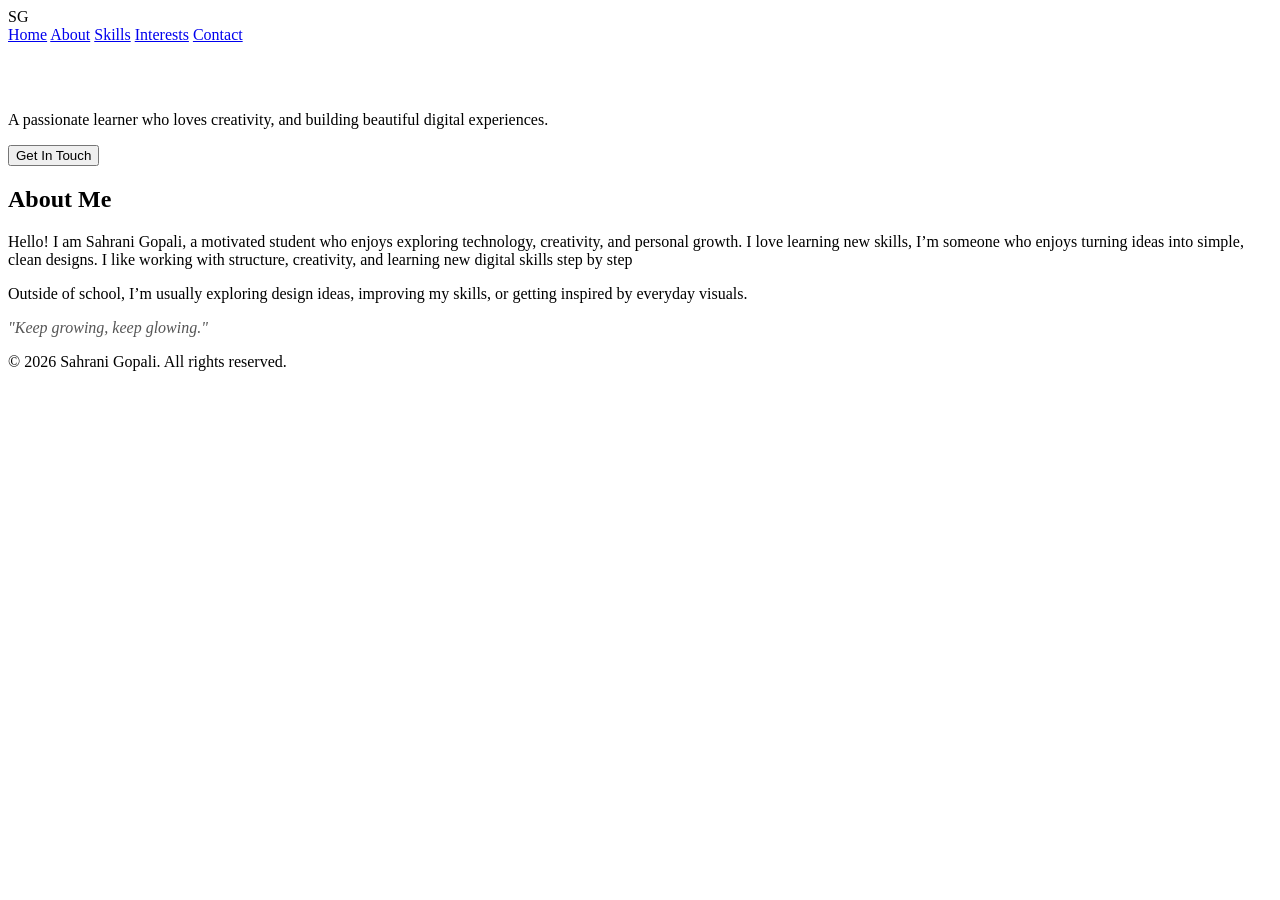
==== about.html @ 2f9786e6 "Rename Portfolio_website/about.html to about.html" ====
<!DOCTYPE html>
<html>
<head>
    <title>Sahrani Gopali | About</title>
    <link rel="stylesheet" href="styles.css">

    <style>
        .quote {
            font-style: italic;
            color: #555;
            margin-top: 15px;
        }
    </style>
</head>

<body>
<nav>
    <div class="logo">SG</div>

    <div class="nav-links">
    <a href="index.html">Home</a>
    <a href="about.html">About</a>
    <a href="skills.html">Skills</a>
    <a href="interests.html">Interests</a>
    <a href="contact.html">Contact</a>
    </div>
</nav>

    <section class="hero">
    <h1 style="color: #ffffff;">Sahrani Gopali</h1>
    <p>A passionate learner who loves creativity, and building beautiful digital experiences.</p>
    <button onclick="location.href='contact.html'">Get In Touch</button>
</section>

    <!-- About Content -->
   
     <div class="container">
        <div class="card">
            <h2>About Me</h2>
            <p>Hello! I am Sahrani Gopali, a motivated student who enjoys exploring technology, creativity, and personal growth. I love learning new skills,  I’m someone who enjoys turning ideas into simple, clean designs.
        I like working with structure, creativity, and learning new digital skills step by step</p>
            <p> Outside of school, I’m usually exploring design ideas, improving my skills, or getting inspired by everyday visuals.</p>
            <p class="quote">"Keep growing, keep glowing."</p>
        </div>
    </div>
<footer>
    <p>© 2026 Sahrani Gopali. All rights reserved.</p>
    
</footer>
</body>
</html>
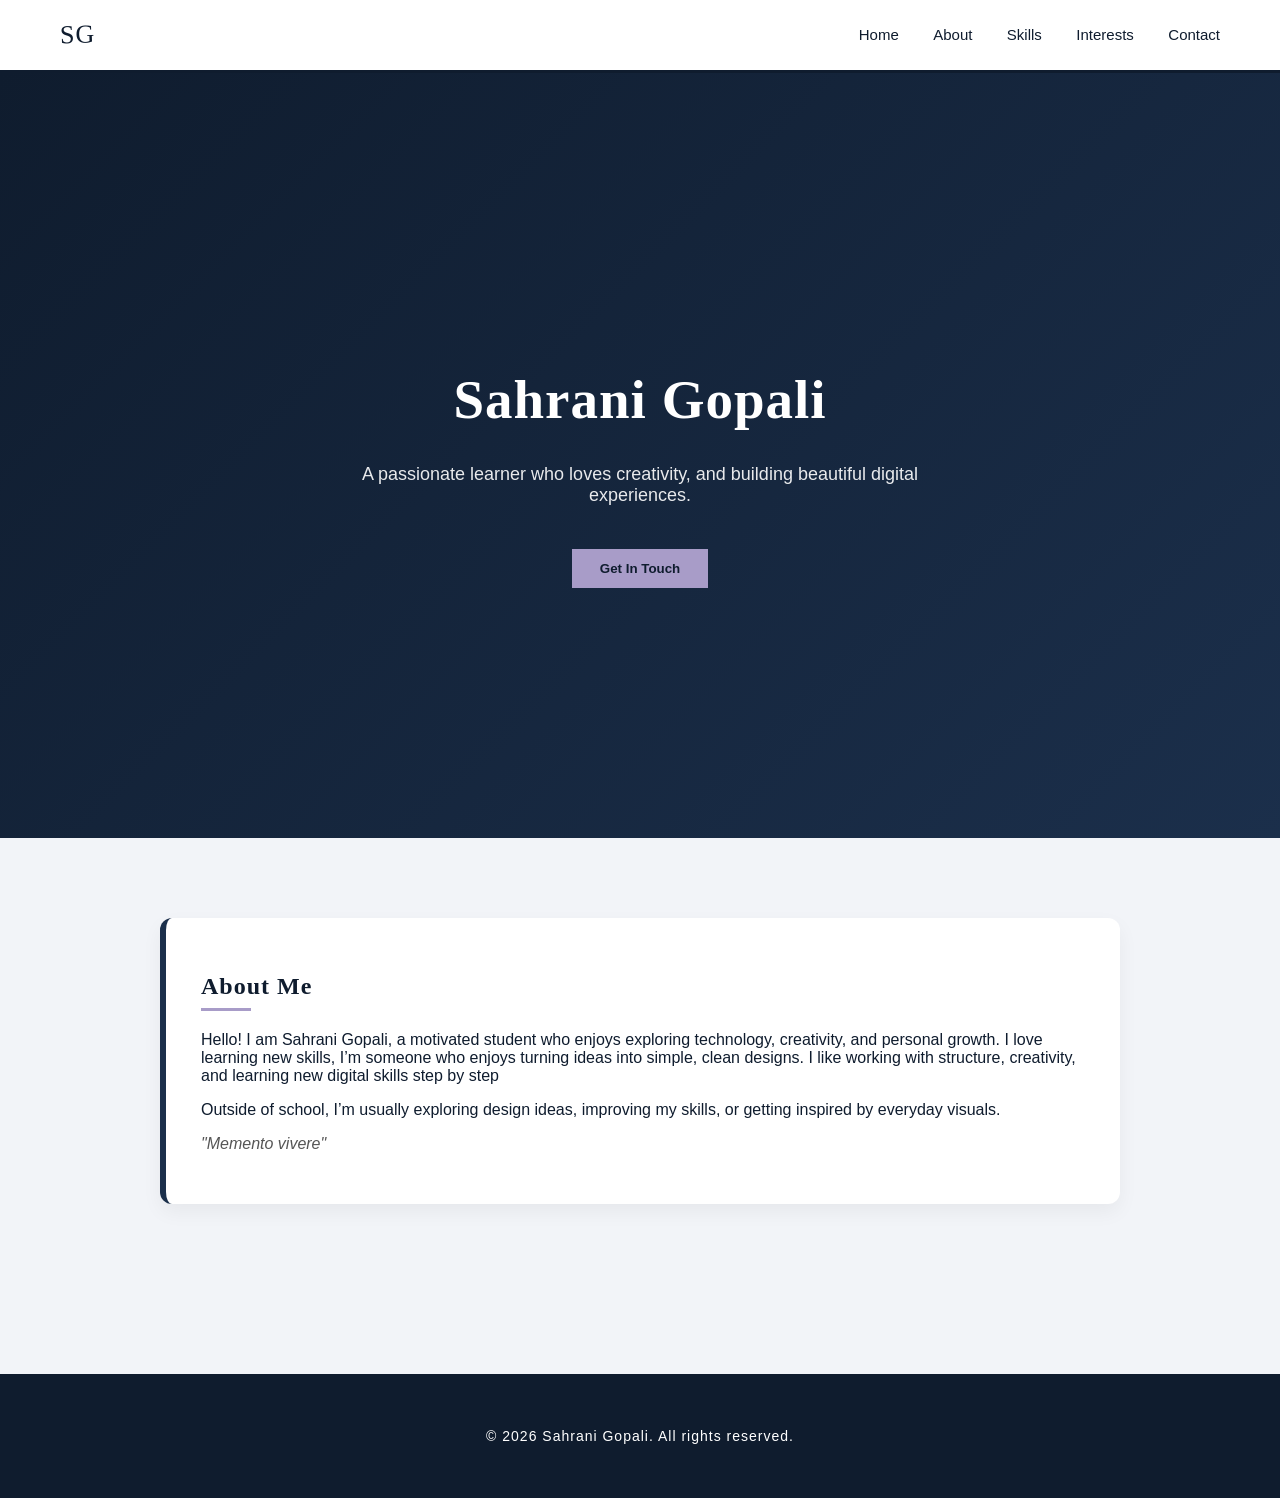
==== commit c495809b: "Change quote in about.html Updated the quote in the About Me section." ====
--- a/about.html
+++ b/about.html
@@ -40,7 +40,7 @@
             <p>Hello! I am Sahrani Gopali, a motivated student who enjoys exploring technology, creativity, and personal growth. I love learning new skills,  I’m someone who enjoys turning ideas into simple, clean designs.
         I like working with structure, creativity, and learning new digital skills step by step</p>
             <p> Outside of school, I’m usually exploring design ideas, improving my skills, or getting inspired by everyday visuals.</p>
-            <p class="quote">"Keep growing, keep glowing."</p>
+            <p class="quote">"Memento vivere"</p>
         </div>
     </div>
 <footer>
--- a/styles.css
+++ b/styles.css
@@ -0,0 +1,176 @@
+/* Base Styling */
+body {
+    margin: 0;
+    font-family: "Helvetica Neue", Arial, sans-serif;
+    background-color: #f2f4f8;
+    color: #0f1c2e;
+}
+
+/* Headings */
+h1, h2, h3 {
+    font-family: Georgia, "Times New Roman", serif;
+    letter-spacing: 1px;
+    position: relative;
+}
+
+/* Subtle Divider */
+h2::after {
+    content: "";
+    display: block;
+    width: 50px;
+    height: 3px;
+    background: #a89cc8;
+    margin-top: 8px;
+}
+
+/* NAVBAR */
+nav {
+    background-color: #ffffff;
+    display: flex;
+    justify-content: space-between;
+    align-items: center;
+    padding: 20px 60px;
+    border-bottom: 3px solid #0f1c2e;
+    position: sticky;
+    top: 0;
+}
+
+/* Logo */
+.logo {
+    font-family: "Brush Script MT", "Lucida Handwriting", cursive;
+    font-size: 26px;
+    letter-spacing: 1px;
+    color: #0f1c2e;
+    transform: rotate(-2deg);
+    font-weight: 500;
+}
+
+/* Nav Links */
+.nav-links a {
+    text-decoration: none;
+    color: #0f1c2e;
+    margin-left: 30px;
+    font-size: 15px;
+    position: relative;
+    transition: 0.3s ease;
+}
+
+.nav-links a:hover {
+    color: #a89cc8;
+}
+
+.nav-links a::after {
+    content: "";
+    position: absolute;
+    width: 0%;
+    height: 2px;
+    background: #a89cc8;
+    left: 0;
+    bottom: -4px;
+    transition: 0.3s;
+}
+
+.nav-links a:hover::after {
+    width: 100%;
+}
+
+/* HERO SECTION */
+.hero {
+    height: 85vh;
+    display: flex;
+    justify-content: center;
+    align-items: center;
+    text-align: center;
+    flex-direction: column;
+    background: linear-gradient(135deg, #0f1c2e, #1b2f4b);
+    color: white;
+}
+
+.hero h1 {
+    font-size: 55px;
+    margin-bottom: 15px;
+}
+
+.hero p {
+    max-width: 600px;
+    font-size: 18px;
+    opacity: 0.9;
+}
+
+.hero button {
+    margin-top: 25px;
+    padding: 12px 28px;
+    background-color: #a89cc8;
+    border: none;
+    color: #0f1c2e;
+    font-weight: bold;
+    cursor: pointer;
+    transition: 0.3s;
+}
+
+.hero button:hover {
+    background-color: #c2b9dd;
+}
+
+/* CONTAINER */
+.container {
+    width: 75%;
+    margin: auto;
+    padding: 80px 0;
+}
+
+/* CARD DESIGN */
+.card {
+    background: #ffffff;
+    padding: 35px;
+    border-radius: 12px;
+    margin-bottom: 30px;
+    box-shadow: 0px 8px 20px rgba(0,0,0,0.05);
+    border-left: 6px solid #1b2f4b;
+}
+
+/* Lists */
+ul {
+    line-height: 2;
+}
+
+/* FORM */
+form input, form textarea {
+    width: 100%;
+    padding: 10px;
+    margin: 8px 0 18px 0;
+    border-radius: 6px;
+    border: 1px solid #ccc;
+    transition: 0.3s;
+}
+
+form input:focus,
+form textarea:focus {
+    border-color: #a89cc8;
+    outline: none;
+}
+
+/* Buttons */
+button {
+    background-color: #0f1c2e;
+    color: white;
+    padding: 10px 25px;
+    border: none;
+    cursor: pointer;
+    transition: 0.3s;
+}
+
+button:hover {
+    background-color: #1b2f4b;
+}
+
+/* FOOTER */
+footer {
+    background-color: #0f1c2e;
+    color: white;
+    text-align: center;
+    padding: 40px 0;
+    font-size: 14px;
+    letter-spacing: 1px;
+    margin-top: 60px;
+}
